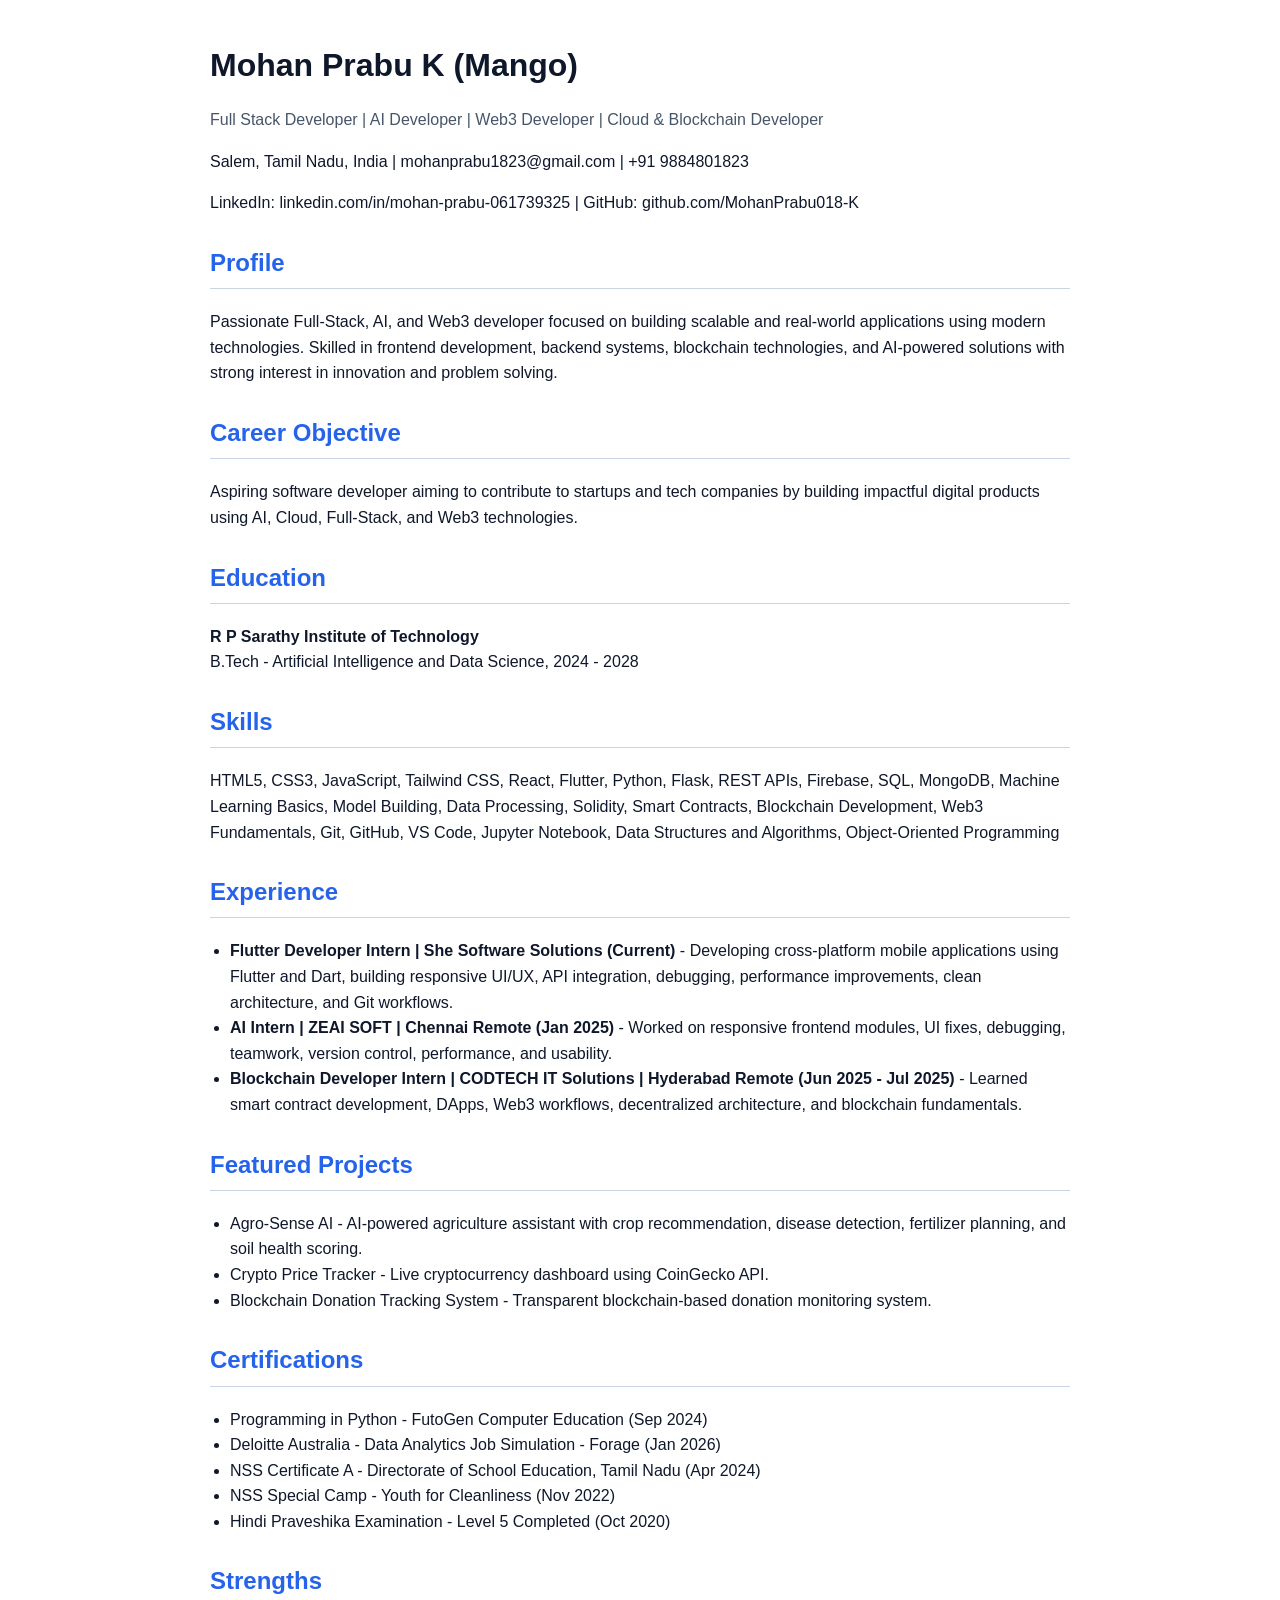
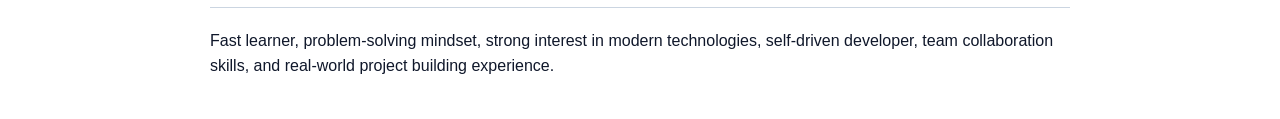
==== assets/resume/Mohan-Prabu-K-Resume.html @ 88aed7d5 "Initial commit" ====
<!DOCTYPE html>
<html lang="en">
<head>
  <meta charset="UTF-8">
  <meta name="viewport" content="width=device-width, initial-scale=1.0">
  <title>Mohan Prabu K - Resume</title>
  <style>
    body {
      max-width: 860px;
      margin: 40px auto;
      padding: 0 24px;
      color: #0f172a;
      font-family: Arial, sans-serif;
      line-height: 1.6;
    }

    h1 {
      margin-bottom: 4px;
      color: #0f172a;
    }

    h2 {
      margin-top: 28px;
      color: #2563eb;
      border-bottom: 1px solid #cbd5e1;
      padding-bottom: 6px;
    }

    .muted {
      color: #475569;
    }

    ul {
      padding-left: 20px;
    }
  </style>
</head>
<body>
  <h1>Mohan Prabu K (Mango)</h1>
  <p class="muted">Full Stack Developer | AI Developer | Web3 Developer | Cloud & Blockchain Developer</p>
  <p>Salem, Tamil Nadu, India | mohanprabu1823@gmail.com | +91 9884801823</p>
  <p>LinkedIn: linkedin.com/in/mohan-prabu-061739325 | GitHub: github.com/MohanPrabu018-K</p>

  <h2>Profile</h2>
  <p>Passionate Full-Stack, AI, and Web3 developer focused on building scalable and real-world applications using modern technologies. Skilled in frontend development, backend systems, blockchain technologies, and AI-powered solutions with strong interest in innovation and problem solving.</p>

  <h2>Career Objective</h2>
  <p>Aspiring software developer aiming to contribute to startups and tech companies by building impactful digital products using AI, Cloud, Full-Stack, and Web3 technologies.</p>

  <h2>Education</h2>
  <p><strong>R P Sarathy Institute of Technology</strong><br>B.Tech - Artificial Intelligence and Data Science, 2024 - 2028</p>

  <h2>Skills</h2>
  <p>HTML5, CSS3, JavaScript, Tailwind CSS, React, Flutter, Python, Flask, REST APIs, Firebase, SQL, MongoDB, Machine Learning Basics, Model Building, Data Processing, Solidity, Smart Contracts, Blockchain Development, Web3 Fundamentals, Git, GitHub, VS Code, Jupyter Notebook, Data Structures and Algorithms, Object-Oriented Programming</p>

  <h2>Experience</h2>
  <ul>
    <li><strong>Flutter Developer Intern | She Software Solutions (Current)</strong> - Developing cross-platform mobile applications using Flutter and Dart, building responsive UI/UX, API integration, debugging, performance improvements, clean architecture, and Git workflows.</li>
    <li><strong>AI Intern | ZEAI SOFT | Chennai Remote (Jan 2025)</strong> - Worked on responsive frontend modules, UI fixes, debugging, teamwork, version control, performance, and usability.</li>
    <li><strong>Blockchain Developer Intern | CODTECH IT Solutions | Hyderabad Remote (Jun 2025 - Jul 2025)</strong> - Learned smart contract development, DApps, Web3 workflows, decentralized architecture, and blockchain fundamentals.</li>
  </ul>

  <h2>Featured Projects</h2>
  <ul>
    <li>Agro-Sense AI - AI-powered agriculture assistant with crop recommendation, disease detection, fertilizer planning, and soil health scoring.</li>
    <li>Crypto Price Tracker - Live cryptocurrency dashboard using CoinGecko API.</li>
    <li>Blockchain Donation Tracking System - Transparent blockchain-based donation monitoring system.</li>
  </ul>

  <h2>Certifications</h2>
  <ul>
    <li>Programming in Python - FutoGen Computer Education (Sep 2024)</li>
    <li>Deloitte Australia - Data Analytics Job Simulation - Forage (Jan 2026)</li>
    <li>NSS Certificate A - Directorate of School Education, Tamil Nadu (Apr 2024)</li>
    <li>NSS Special Camp - Youth for Cleanliness (Nov 2022)</li>
    <li>Hindi Praveshika Examination - Level 5 Completed (Oct 2020)</li>
  </ul>

  <h2>Strengths</h2>
  <p>Fast learner, problem-solving mindset, strong interest in modern technologies, self-driven developer, team collaboration skills, and real-world project building experience.</p>
</body>
</html>
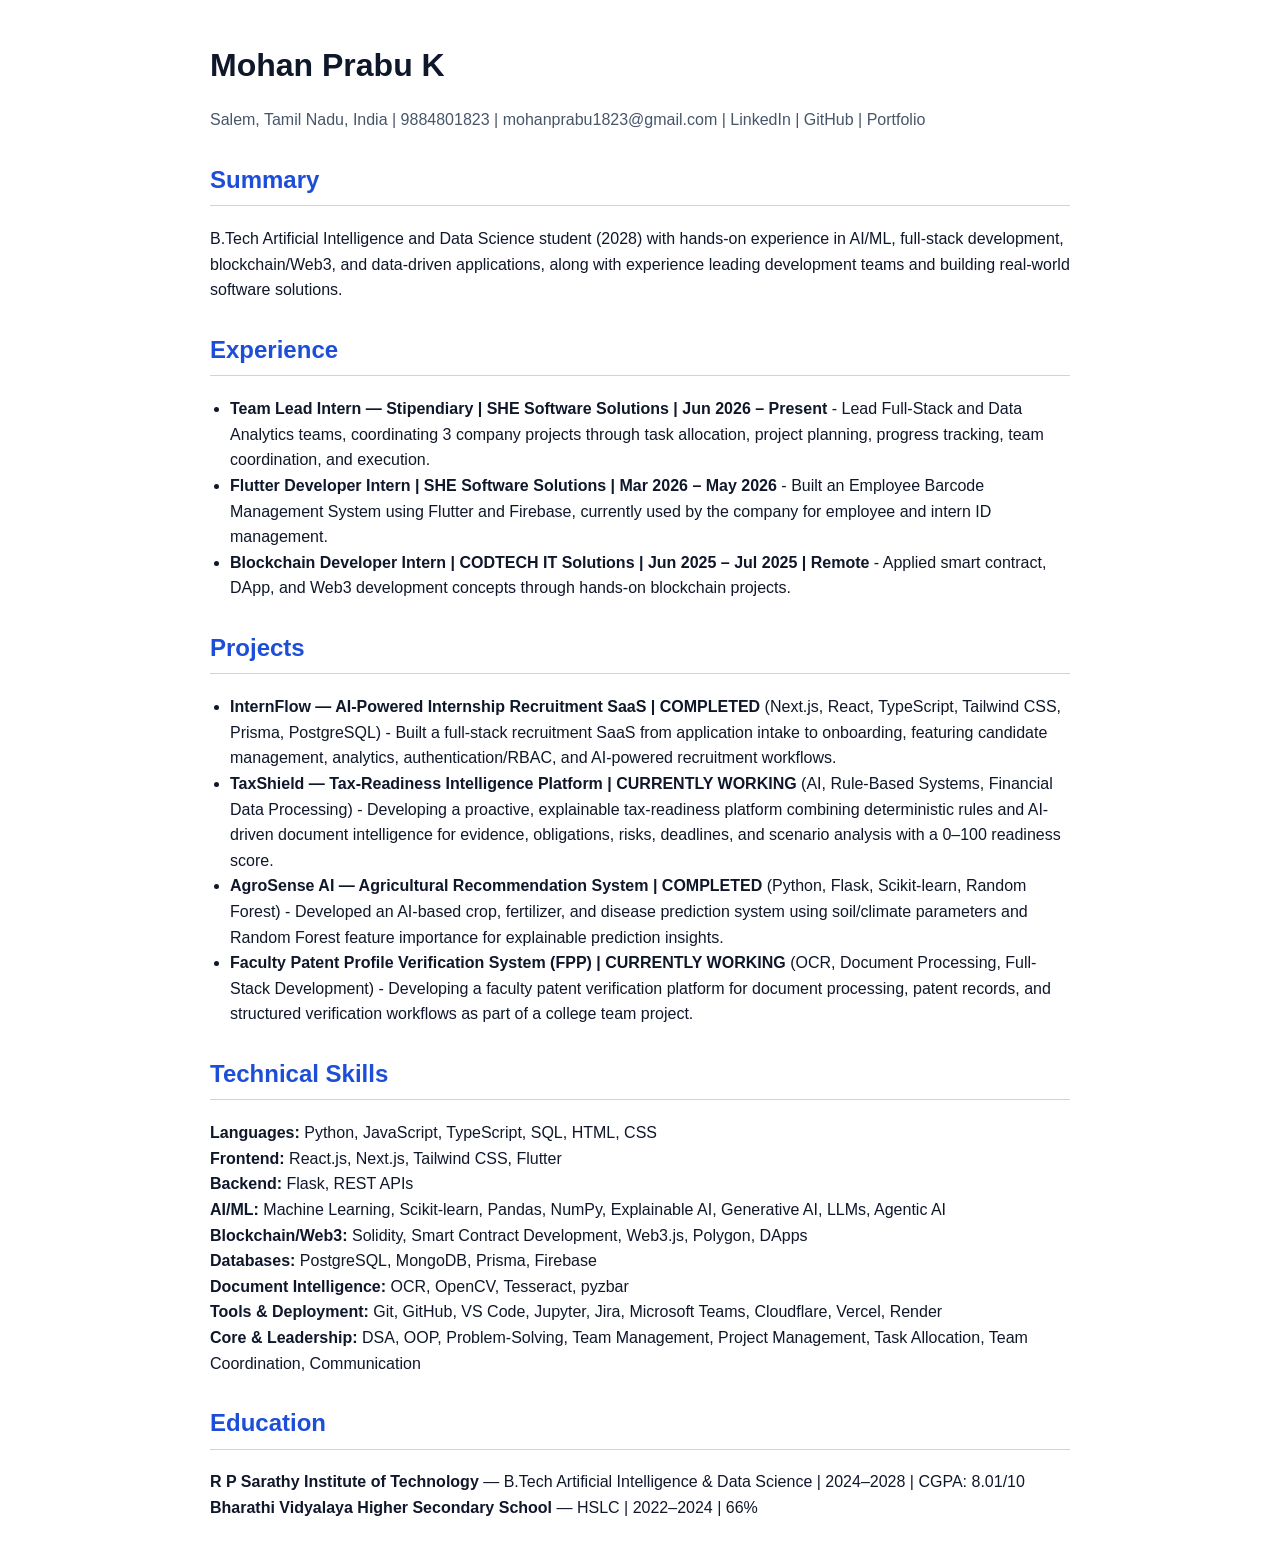
==== commit a213f048: "Portfolio 2.6: editorial hero, dark theme, journey restore, project reports, resume sync" ====
--- a/assets/resume/Mohan-Prabu-K-Resume.html
+++ b/assets/resume/Mohan-Prabu-K-Resume.html
@@ -21,7 +21,7 @@
 
     h2 {
       margin-top: 28px;
-      color: #2563eb;
+      color: #1d4ed8;
       border-bottom: 1px solid #cbd5e1;
       padding-bottom: 6px;
     }
@@ -36,47 +36,40 @@
   </style>
 </head>
 <body>
-  <h1>Mohan Prabu K (Mango)</h1>
-  <p class="muted">Full Stack Developer | AI Developer | Web3 Developer | Cloud & Blockchain Developer</p>
-  <p>Salem, Tamil Nadu, India | mohanprabu1823@gmail.com | +91 9884801823</p>
-  <p>LinkedIn: linkedin.com/in/mohan-prabu-061739325 | GitHub: github.com/MohanPrabu018-K</p>
+  <h1>Mohan Prabu K</h1>
+  <p class="muted">Salem, Tamil Nadu, India | 9884801823 | mohanprabu1823@gmail.com | LinkedIn | GitHub | Portfolio</p>
 
-  <h2>Profile</h2>
-  <p>Passionate Full-Stack, AI, and Web3 developer focused on building scalable and real-world applications using modern technologies. Skilled in frontend development, backend systems, blockchain technologies, and AI-powered solutions with strong interest in innovation and problem solving.</p>
-
-  <h2>Career Objective</h2>
-  <p>Aspiring software developer aiming to contribute to startups and tech companies by building impactful digital products using AI, Cloud, Full-Stack, and Web3 technologies.</p>
-
-  <h2>Education</h2>
-  <p><strong>R P Sarathy Institute of Technology</strong><br>B.Tech - Artificial Intelligence and Data Science, 2024 - 2028</p>
-
-  <h2>Skills</h2>
-  <p>HTML5, CSS3, JavaScript, Tailwind CSS, React, Flutter, Python, Flask, REST APIs, Firebase, SQL, MongoDB, Machine Learning Basics, Model Building, Data Processing, Solidity, Smart Contracts, Blockchain Development, Web3 Fundamentals, Git, GitHub, VS Code, Jupyter Notebook, Data Structures and Algorithms, Object-Oriented Programming</p>
+  <h2>Summary</h2>
+  <p>B.Tech Artificial Intelligence and Data Science student (2028) with hands-on experience in AI/ML, full-stack development, blockchain/Web3, and data-driven applications, along with experience leading development teams and building real-world software solutions.</p>
 
   <h2>Experience</h2>
   <ul>
-    <li><strong>Flutter Developer Intern | She Software Solutions (Current)</strong> - Developing cross-platform mobile applications using Flutter and Dart, building responsive UI/UX, API integration, debugging, performance improvements, clean architecture, and Git workflows.</li>
-    <li><strong>AI Intern | ZEAI SOFT | Chennai Remote (Jan 2025)</strong> - Worked on responsive frontend modules, UI fixes, debugging, teamwork, version control, performance, and usability.</li>
-    <li><strong>Blockchain Developer Intern | CODTECH IT Solutions | Hyderabad Remote (Jun 2025 - Jul 2025)</strong> - Learned smart contract development, DApps, Web3 workflows, decentralized architecture, and blockchain fundamentals.</li>
+    <li><strong>Team Lead Intern — Stipendiary | SHE Software Solutions | Jun 2026 – Present</strong> - Lead Full-Stack and Data Analytics teams, coordinating 3 company projects through task allocation, project planning, progress tracking, team coordination, and execution.</li>
+    <li><strong>Flutter Developer Intern | SHE Software Solutions | Mar 2026 – May 2026</strong> - Built an Employee Barcode Management System using Flutter and Firebase, currently used by the company for employee and intern ID management.</li>
+    <li><strong>Blockchain Developer Intern | CODTECH IT Solutions | Jun 2025 – Jul 2025 | Remote</strong> - Applied smart contract, DApp, and Web3 development concepts through hands-on blockchain projects.</li>
   </ul>
 
-  <h2>Featured Projects</h2>
+  <h2>Projects</h2>
   <ul>
-    <li>Agro-Sense AI - AI-powered agriculture assistant with crop recommendation, disease detection, fertilizer planning, and soil health scoring.</li>
-    <li>Crypto Price Tracker - Live cryptocurrency dashboard using CoinGecko API.</li>
-    <li>Blockchain Donation Tracking System - Transparent blockchain-based donation monitoring system.</li>
+    <li><strong>InternFlow — AI-Powered Internship Recruitment SaaS | COMPLETED</strong> (Next.js, React, TypeScript, Tailwind CSS, Prisma, PostgreSQL) - Built a full-stack recruitment SaaS from application intake to onboarding, featuring candidate management, analytics, authentication/RBAC, and AI-powered recruitment workflows.</li>
+    <li><strong>TaxShield — Tax-Readiness Intelligence Platform | CURRENTLY WORKING</strong> (AI, Rule-Based Systems, Financial Data Processing) - Developing a proactive, explainable tax-readiness platform combining deterministic rules and AI-driven document intelligence for evidence, obligations, risks, deadlines, and scenario analysis with a 0–100 readiness score.</li>
+    <li><strong>AgroSense AI — Agricultural Recommendation System | COMPLETED</strong> (Python, Flask, Scikit-learn, Random Forest) - Developed an AI-based crop, fertilizer, and disease prediction system using soil/climate parameters and Random Forest feature importance for explainable prediction insights.</li>
+    <li><strong>Faculty Patent Profile Verification System (FPP) | CURRENTLY WORKING</strong> (OCR, Document Processing, Full-Stack Development) - Developing a faculty patent verification platform for document processing, patent records, and structured verification workflows as part of a college team project.</li>
   </ul>
 
-  <h2>Certifications</h2>
-  <ul>
-    <li>Programming in Python - FutoGen Computer Education (Sep 2024)</li>
-    <li>Deloitte Australia - Data Analytics Job Simulation - Forage (Jan 2026)</li>
-    <li>NSS Certificate A - Directorate of School Education, Tamil Nadu (Apr 2024)</li>
-    <li>NSS Special Camp - Youth for Cleanliness (Nov 2022)</li>
-    <li>Hindi Praveshika Examination - Level 5 Completed (Oct 2020)</li>
-  </ul>
+  <h2>Technical Skills</h2>
+  <p><strong>Languages:</strong> Python, JavaScript, TypeScript, SQL, HTML, CSS<br>
+  <strong>Frontend:</strong> React.js, Next.js, Tailwind CSS, Flutter<br>
+  <strong>Backend:</strong> Flask, REST APIs<br>
+  <strong>AI/ML:</strong> Machine Learning, Scikit-learn, Pandas, NumPy, Explainable AI, Generative AI, LLMs, Agentic AI<br>
+  <strong>Blockchain/Web3:</strong> Solidity, Smart Contract Development, Web3.js, Polygon, DApps<br>
+  <strong>Databases:</strong> PostgreSQL, MongoDB, Prisma, Firebase<br>
+  <strong>Document Intelligence:</strong> OCR, OpenCV, Tesseract, pyzbar<br>
+  <strong>Tools &amp; Deployment:</strong> Git, GitHub, VS Code, Jupyter, Jira, Microsoft Teams, Cloudflare, Vercel, Render<br>
+  <strong>Core &amp; Leadership:</strong> DSA, OOP, Problem-Solving, Team Management, Project Management, Task Allocation, Team Coordination, Communication</p>
 
-  <h2>Strengths</h2>
-  <p>Fast learner, problem-solving mindset, strong interest in modern technologies, self-driven developer, team collaboration skills, and real-world project building experience.</p>
+  <h2>Education</h2>
+  <p><strong>R P Sarathy Institute of Technology</strong> — B.Tech Artificial Intelligence &amp; Data Science | 2024–2028 | CGPA: 8.01/10<br>
+  <strong>Bharathi Vidyalaya Higher Secondary School</strong> — HSLC | 2022–2024 | 66%</p>
 </body>
 </html>
